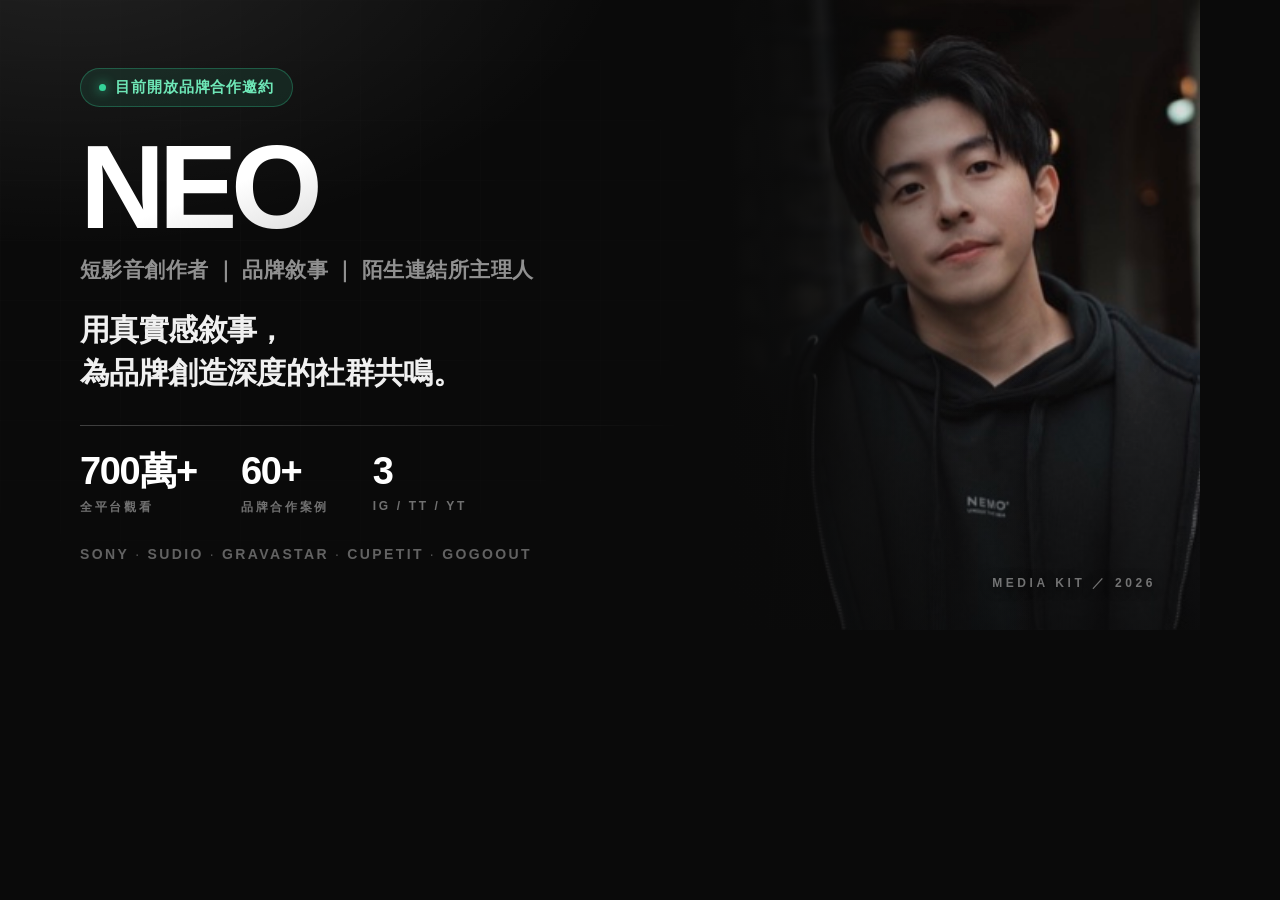
==== og-source/og-dark.html @ dac769f5 "新增專屬分享縮圖，修正 OG 相對路徑導致的預覽抓錯圖 原本 og:image 指向相對路徑 cover-1.jpg。LINE 與 Facebook 的爬蟲 不解析相對路徑，抓不到就退回掃描頁面第一張" ====
<!DOCTYPE html>
<html lang="zh-TW">
<head>
<meta charset="UTF-8">
<style>
  @font-face { font-family: 'X'; src: local('Inter'); }
  * { margin:0; padding:0; box-sizing:border-box; }
  html, body { width:1200px; height:630px; overflow:hidden; }
  body {
    font-family: 'Inter', -apple-system, 'SF Pro Display', 'Helvetica Neue', 'PingFang TC', 'Noto Sans TC', sans-serif;
    background:#0a0a0a; color:#fff; position:relative;
    -webkit-font-smoothing: antialiased;
  }
  .glow { position:absolute; inset:0;
    background:
      radial-gradient(900px 520px at 6% -12%, rgba(255,255,255,.10), transparent 62%),
      radial-gradient(700px 500px at 96% 110%, rgba(255,255,255,.06), transparent 60%);
  }
  .grid { position:absolute; inset:0; opacity:.30;
    background-image:
      linear-gradient(rgba(255,255,255,.045) 1px, transparent 1px),
      linear-gradient(90deg, rgba(255,255,255,.045) 1px, transparent 1px);
    background-size: 60px 60px;
    -webkit-mask-image: radial-gradient(900px 600px at 20% 40%, #000, transparent 75%);
  }
  .photo { position:absolute; right:0; top:0; width:470px; height:630px; }
  .photo img { width:100%; height:100%; object-fit:cover; object-position:50% 24%; filter:contrast(1.04) saturate(.94); }
  .photo::after { content:''; position:absolute; inset:0;
    background: linear-gradient(90deg, #0a0a0a 0%, rgba(10,10,10,.92) 14%, rgba(10,10,10,.28) 42%, rgba(10,10,10,0) 68%),
                linear-gradient(0deg, rgba(10,10,10,.55), transparent 45%);
  }
  .wrap { position:absolute; left:80px; top:0; width:680px; height:630px;
          display:flex; flex-direction:column; justify-content:center; }

  .pill { display:inline-flex; align-items:center; gap:9px; align-self:flex-start;
          padding:9px 18px; border-radius:999px;
          background:rgba(52,211,153,.10); border:1px solid rgba(52,211,153,.30);
          color:#6ee7b7; font-size:15px; font-weight:700; letter-spacing:.06em; }
  .dot { width:7px; height:7px; border-radius:50%; background:#34d399; box-shadow:0 0 12px #34d399; }

  .name { font-size:118px; line-height:.92; font-weight:800; letter-spacing:-.055em;
          margin-top:26px;
          background:linear-gradient(160deg,#fff 30%, #9a9a9a 100%);
          -webkit-background-clip:text; -webkit-text-fill-color:transparent; }
  .role { margin-top:14px; font-size:21px; font-weight:600; letter-spacing:.02em; color:rgba(255,255,255,.55); }
  .lead { margin-top:24px; font-size:30px; line-height:1.45; font-weight:700; letter-spacing:-.02em; color:rgba(255,255,255,.94); }

  .rule { margin-top:30px; height:1px; width:600px; background:linear-gradient(90deg, rgba(255,255,255,.22), rgba(255,255,255,0)); }

  .stats { margin-top:26px; display:flex; gap:44px; }
  .stat .n { font-size:38px; font-weight:800; letter-spacing:-.035em; line-height:1; }
  .stat .l { margin-top:9px; font-size:12px; font-weight:700; letter-spacing:.22em; color:rgba(255,255,255,.42); }

  .brands { margin-top:30px; font-size:14px; font-weight:700; letter-spacing:.17em;
            color:rgba(255,255,255,.36); }
  .brands b { color:rgba(255,255,255,.30); font-weight:400; padding:0 6px; }

  .corner { position:absolute; right:44px; bottom:38px; font-size:12px; font-weight:800;
            letter-spacing:.3em; color:rgba(255,255,255,.42); text-shadow:0 2px 12px rgba(0,0,0,.8); }
</style>
</head>
<body>
  <div class="glow"></div>
  <div class="grid"></div>
  <div class="photo"><img src="../profile.jpg"></div>

  <div class="wrap">
    <span class="pill"><span class="dot"></span>目前開放品牌合作邀約</span>

    <div class="name">NEO</div>
    <div class="role">短影音創作者 ｜ 品牌敘事 ｜ 陌生連結所主理人</div>

    <div class="lead">用真實感敘事，<br>為品牌創造深度的社群共鳴。</div>

    <div class="rule"></div>

    <div class="stats">
      <div class="stat"><div class="n">700萬+</div><div class="l">全平台觀看</div></div>
      <div class="stat"><div class="n">60+</div><div class="l">品牌合作案例</div></div>
      <div class="stat"><div class="n">3</div><div class="l">IG / TT / YT</div></div>
    </div>

    <div class="brands">SONY<b>·</b>SUDIO<b>·</b>GRAVASTAR<b>·</b>CUPETIT<b>·</b>GOGOOUT</div>
  </div>

  <div class="corner">MEDIA KIT ／ 2026</div>
</body>
</html>
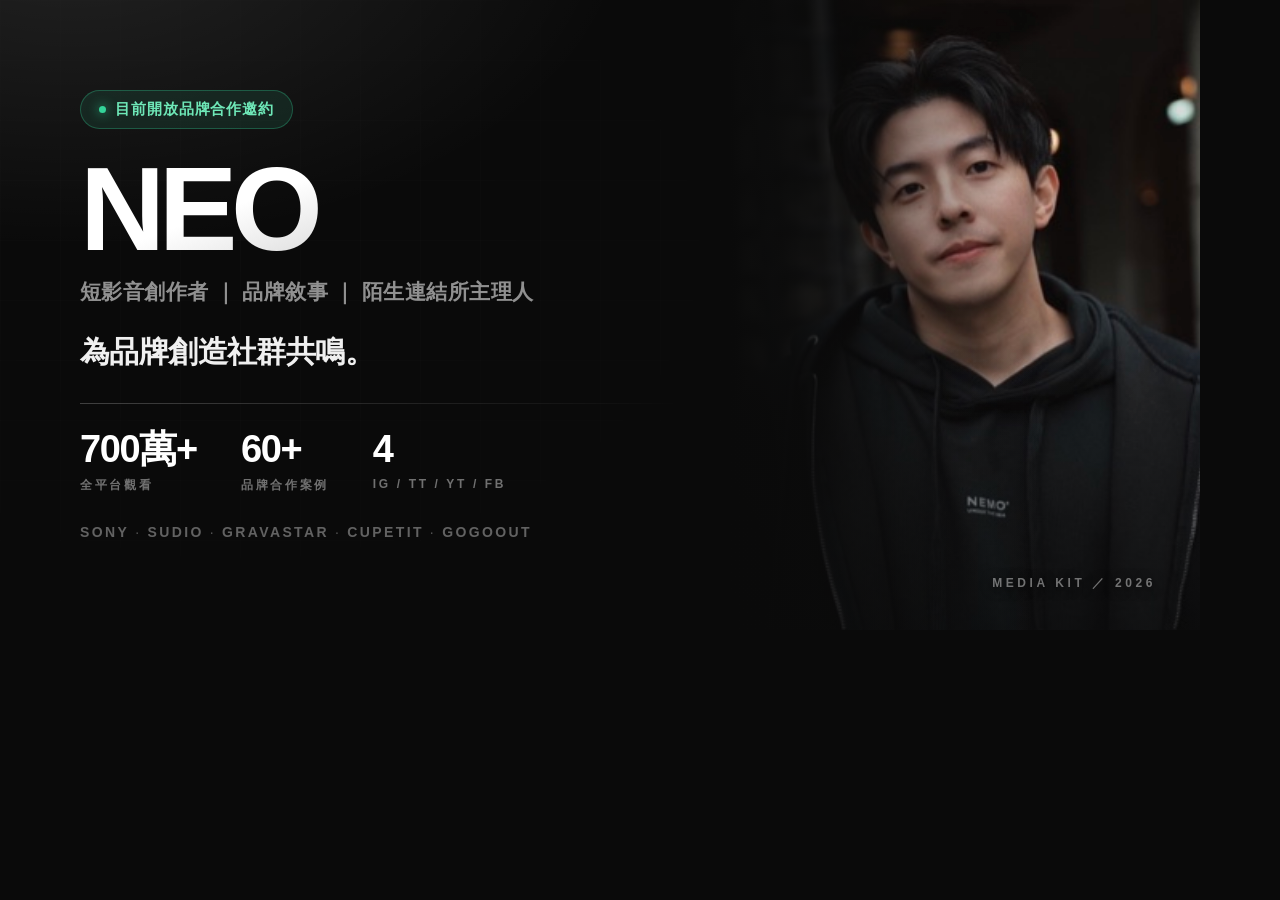
==== commit e1417cf5: "更新精選案例與網站數據：新增 iRocks、BAGSMART，Gogoout 置中 精選案例（7 → 9 張） - 新增 iRocks 人體工學椅開箱、BAGSMART 後背包開箱（cover-10/" ====
--- a/og-source/og-dark.html
+++ b/og-source/og-dark.html
@@ -70,14 +70,14 @@
     <div class="name">NEO</div>
     <div class="role">短影音創作者 ｜ 品牌敘事 ｜ 陌生連結所主理人</div>
 
-    <div class="lead">用真實感敘事，<br>為品牌創造深度的社群共鳴。</div>
+    <div class="lead">為品牌創造社群共鳴。</div>
 
     <div class="rule"></div>
 
     <div class="stats">
       <div class="stat"><div class="n">700萬+</div><div class="l">全平台觀看</div></div>
       <div class="stat"><div class="n">60+</div><div class="l">品牌合作案例</div></div>
-      <div class="stat"><div class="n">3</div><div class="l">IG / TT / YT</div></div>
+      <div class="stat"><div class="n">4</div><div class="l">IG / TT / YT / FB</div></div>
     </div>
 
     <div class="brands">SONY<b>·</b>SUDIO<b>·</b>GRAVASTAR<b>·</b>CUPETIT<b>·</b>GOGOOUT</div>
